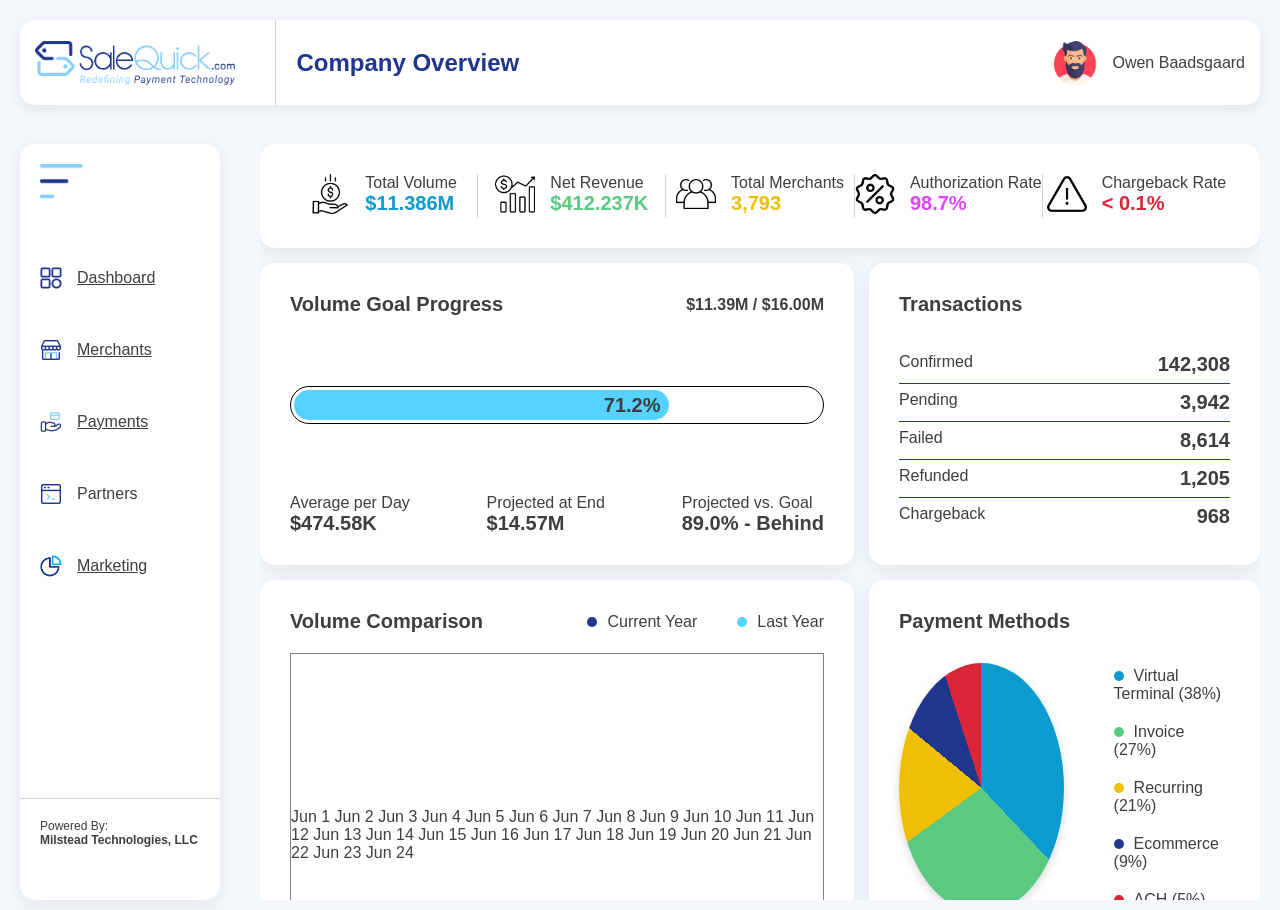
==== index.html @ bae985cf "Add transactions to index.html" ====
<!DOCTYPE html>
<html lang="en">
<head>
    <meta charset="UTF-8">
    <meta name="viewport" content="width=device-width, initial-scale=1.0">
    <script src="js/includes.js" defer></script>
    <link rel="stylesheet" href="css/main.css">

    <link rel="stylesheet" href="css/overview.css">
    <title>Admin | Company Overview</title>
</head>

<body data-title="Company Overview">

    <div class="dashboard-container">

        <header class="header card" id="site-header"></header>
        <nav class="nav card" id="site-nav"></nav>

        <!-- Main Content -->
        <main class="main">

            <!-- Primary KPIs; This data should be in the SQ database already -->
             <div class="main-kpi card">

                <!-- Total Volume; Self-Explanatory -->
                <div class="kpi kpi-volume">
                    <div class="kpi-icon">
                        <img class="kpi-icon-img" src="images/main-processing/save-money.png" alt="">
                    </div>
                    <div class="kpi-body">
                        <h2 class="kpi-label">Total Volume</h2>
                        <h1 class="kpi-value">$11.386M</h1>
                    </div>
                </div>

                <!-- Total Revenue; this is FEES charged -->
                <div class="kpi kpi-revenue">
                    <div class="kpi-icon">
                        <img class="kpi-icon-img" src="images/main-processing/revenue.png" alt="">
                    </div>
                    <div class="kpi-body">
                        <h2 class="kpi-label">Net Revenue</h2>
                        <h1 class="kpi-value">$412.237K</h1>
                    </div>
                </div>

                <!-- Merchant Count; Not any specific status just a total of all merchants -->
                <!-- This is NOT affected by the active date filter. It will always be current merchant count. -->
                <div class="kpi kpi-merchants">
                    <div class="kpi-icon">
                        <img class="kpi-icon-img" src="images/main-processing/group.png" alt="">
                    </div>
                    <div class="kpi-body">
                        <h2 class="kpi-label">Total Merchants</h2>
                        <h1 class="kpi-value">3,793</h1>
                    </div>
                </div>

                <!-- Authorization Rate; this is Approved Transactions divided by Total Attempted Transactions -->
                <div class="kpi kpi-auth">
                    <div class="kpi-icon">
                        <img class="kpi-icon-img" src="images/main-processing/discount.png" alt="">
                    </div>
                    <div class="kpi-body">
                        <h2 class="kpi-label">Authorization Rate</h2>
                        <h1 class="kpi-value">98.7%</h1>
                    </div>
                </div>

                <!-- Chargeback Rate; this is Total Chargeback (Count) divided by Total Transactions -->
                <div class="kpi kpi-chargebacks">
                    <div class="kpi-icon">
                        <img class="kpi-icon-img" src="images/main-processing/alert.png" alt="">
                    </div>
                    <div class="kpi-body">
                        <h2 class="kpi-label">Chargeback Rate</h2>
                        <h1 class="kpi-value"> < 0.1%</h1>
                    </div>
                </div>          
            </div> <!-- Close main-kpi -->


            <!-- Volume Progress Bar; this is Current Volume vs. the Monthly Goal for Volume -->
            <div class="main-goal card">
                <div class="goal-header">
                    <h1 class="goal-title">Volume Goal Progress</h1>
                    <h2 class="goal-subtitle">$11.39M / $16.00M</h2>
                </div>

                <div class="goal-progress" style="--fill: 71.2%">
                    <div class="progress-total">
                        <div class="progress-bar"> <span class="progress-marker">71.2%</span> </div>
                    </div>
                </div>

                <!-- Statistics related to the Volume Goal -->
                <div class="goal-stats">
                    <!-- Average Volume per Day; Self-Explanatory -->
                    <div class="stats-average">
                        <h2 class="stats-label">Average per Day</h2>
                        <h1 class="stats-value">$474.58K</h1>
                    </div>

                    <!-- Projected Volume at End; Based on the Average Volume per Day -->
                    <div class="stats-projected">
                        <h2 class="stats-label">Projected at End</h2>
                        <h1 class="stats-value">$14.57M</h1>
                    </div>
                    
                    <!-- Percantage Projected; What % of goal we're expected to reach out of the goal  -->
                    <div class="stats-comparison">
                        <h2 class="stats-label">Projected vs. Goal</h2>
                        <h1 class="stats-value">89.0% - Behind</h1>
                    </div>
                </div>
            </div> <!-- Close main-goal -->


            <!-- Volume Chart; This is a combination of the Dashboard's existing Sales Chart and Yearly Gross Sales -->
            <!-- The line graph is volume per day for the current year. The bar graph is volume per day for last year -->
            <div class="main-volume card">
                <div class="volume-header">
                    <h1 class="volume-title">Volume Comparison</h1>
                    <div class="volume-legend">
                        <span><i class="legend-current"></i>Current Year</span>
                        <span><i class="legend-last"></i>Last Year</span>
                    </div>
                </div>

                <div class="volume-chart">
                    <svg class="chart-line">
                        <polyline class="line-graph">
                    </svg>

                    <div class="chart-x">
                        <span>Jun 1</span>
                        <span>Jun 2</span>
                        <span>Jun 3</span>
                        <span>Jun 4</span>
                        <span>Jun 5</span>
                        <span>Jun 6</span>
                        <span>Jun 7</span>
                        <span>Jun 8</span>
                        <span>Jun 9</span>
                        <span>Jun 10</span>
                        <span>Jun 11</span>
                        <span>Jun 12</span>
                        <span>Jun 13</span>
                        <span>Jun 14</span>
                        <span>Jun 15</span>
                        <span>Jun 16</span>
                        <span>Jun 17</span>
                        <span>Jun 18</span>
                        <span>Jun 19</span>
                        <span>Jun 20</span>
                        <span>Jun 21</span>
                        <span>Jun 22</span>
                        <span>Jun 23</span>
                        <span>Jun 24</span>
                    </div>
                </div>
            </div> <!-- Close main-daily  -->


            <!-- Transactions; Counts by transaction status and volume associated with that status -->
            <div class="main-transactions card">
                <h1 class="transactions-title">Transactions</h1>

                <div class="transactions-status">
                    <div class="transactions-row"><span class="transactions-label">Confirmed</span><span class="transactions-value">142,308</span></div>
                    <div class="transactions-row"><span class="transactions-label">Pending</span><span class="transactions-value">3,942</span></div>
                    <div class="transactions-row"><span class="transactions-label">Failed</span><span class="transactions-value">8,614</span></div>
                    <div class="transactions-row"><span class="transactions-label">Refunded</span><span class="transactions-value">1,205</span></div>
                    <div class="transactions-row"><span class="transactions-label">Chargeback</span><span class="transactions-value">968</span></div>
                </div>
            </div> <!-- Close main-transactions  -->


            <!-- Payment Methods (Sources); Percentage of transactions by payment method -->
            <div class="main-sources card">
                <h1 class="sources-title">Payment Methods</h1>
                <div class="sources-main">
                    <div class="sources-donut"></div>
                    <div class="sources-legend">
                        <span><i class="legend legend-vt" style="background:#0B9BCF"></i>Virtual Terminal (38%)</span>
                        <span><i class="legend legend-inv" style="background:#5BC980"></i>Invoice (27%)</span>
                        <span><i class="legend legend-recurring" style="background:#EEBF04"></i>Recurring (21%)</span>
                        <span><i class="legend legend-ecommerce" style="background:#20358E"></i>Ecommerce (9%)</span>
                        <span><i class="legend egend-ach" style="background:#DA2637"></i>ACH (5%)</span>
                    </div>
                </div>
                
            </div> <!-- Close main-sources -->


            <!-- Merchants; Counts by status (in our system) -->
             <div class="main-merchants card">
                <h1 class="merchants-title">Merchant Analytics</h1>

                <div class="merchants-status">
                    <div class="status status-leads">
                        <h2 class="status-label">Leads</h2>
                        <h1 class="status-value">1,283</h1>
                    </div>

                    <div class="status status-qualified">
                        <h2 class="status-label">Qualified</h2>
                        <h1 class="status-value">275</h1>
                    </div>

                    <div class="status status-underwriting">
                        <h2 class="status-label">In Underwriting</h2>
                        <h1 class="status-value">31</h1>
                    </div>

                    <div class="status status-approved">
                        <h2 class="status-label">Approved</h2>
                        <h1 class="status-value">23</h1>
                    </div>
                </div>
             </div> <!-- Close main-merchants -->


        </main> <!-- Close main -->
    </div> <!-- Close dashboard-container --> 

</body>
</html>
---- css/main.css ----
/* --- Resets --- */
ul { list-style-type: none; }


/* --- General Settings, imports, etc. --- */
@import url('https://fonts.googleapis.com/css2?family=Roboto:wght@100;300;400;500;700;900&display=swap');
:root {
    --background-color: #F4F7FC;
    --primary-white: #EEF1FF;
    --primary-blue: #20358E;
    --primary-lightblue: #55d2ff;
    --primary-gray: #3E3E3E;

    --dark-blue: #20358E;
    --blue: #0B9BCf;
    --green: #5BC980;
    --yellow: #EEBF04;
    --red: #DA2637;

    --fs-heading: 24px;
    --fs-subheading: 20px;
    --fs-text: 16px;
    --fs-subtext: 12px;

    --fw-heavy: 900;
    --fw-medium: 600;
    --fw-light: 100;
}

* {
    box-sizing: border-box;
    padding: 0;
    margin: 0;

    color: #3E3E3E;
    font-family: 'Roboto', sans-serif;
}

html, body {
    background-color: var(--background-color);
    padding: 10px;
    overflow: hidden;
    height: 100vh;
}

/* --- gives backgrounds to necessary elements --- */
.card {
    background-color: white;
    box-shadow: 0 0 0 0 rgba(111, 134, 230, 0.13), 0 4px 16px 0 rgba(179, 187, 195, 0.26);
    border-radius: 15px;
}



/* --- .dashboard-container, holds entire page --- */
.dashboard-container {
    display: grid;
    grid-template-columns: minmax(80px, 200px) 1fr;
    grid-template-rows: 1fr 8fr;
    gap: 30px 40px;
    height: 100%;
}



/* --- .header, at top of page --- */
.header {
    grid-column: 1 / 3;
    position: sticky;
    top: 0;

    height: 85px;
    display: flex;
    justify-content: space-between;
    align-items: center;
}

.header > div {height: 100%;}

.header-brand {
    display: flex;
    place-items: center;
    gap: 20px;
}

.header-title {
    font-size: var(--fs-heading);
    font-weight: var(--fw-medium);
    color: var(--dark-blue);
}

.header-logo {
    height: 100%;
    display: flex;
    place-items: center;
    padding: 15px 40px 15px 15px;
    border-right: 1px solid lightgray;
}

.header-logo-img {
    width: auto;
    height: 80%;
}

.header-profile {
    height: 100%;
    display: flex;
    place-items: center;
    padding: 15px;
    gap: 15px;
}

.header-avatar {
    height: 80%;
    width: auto;
}



/* --- .nav, at left of page --- */
.nav {
    position: sticky;
    top: 115px;
    height: 100%;
    grid-column: 1 / 2;
    display: grid;
    grid-template-rows: 1fr 5fr 1fr;
    gap: 20px;
    transition: grid-template-columns 0.2s ease;
}

.nav-collapse {
    grid-row: 1 / 1;
    padding: 20px 0px 0px 20px;
}

.nav-collapse-img {
    height: 35px;
    width: auto;
}

.nav-body {
    grid-row: 2 / 3;
    display: flex;
    flex-direction: column;
    padding: 0px 0px 0px 20px;
    gap: 50px;
}

li {display: flex; align-items: center; gap: 15px; width: 100%;}

.nav-icon {
    height: 22px;
    width: auto;
}

.nav-bottom {
    width: 100%;
    border-top: 1px solid lightgray;
    padding: 20px;
}

.nav-powered {font-size: var(--fs-subtext);}
.nav-company {font-size: var(--fs-subtext); font-weight: var(--fw-medium);}
---- css/overview.css ----
/* --- .main, holds all primary content and sets up grid for main elements --- */
.main {
    grid-column: 2 / 3;
    overflow-y: auto;
    min-height: 0;
    width: auto;

    display: grid;
    grid-template: auto repeat(3, 2fr) / repeat(5, 1fr);
    gap: 15px;
}


/* --- .main-primary, KPIs  --- */
.main-kpi {
    grid-column: 1 / -1;
    gap: 0;
    padding: 30px;

    display: flex;
}

.kpi {
    display: flex;
    flex-direction: row;
    justify-content: center;
    text-align: left;
    flex: 1;
    gap: 15px;
 }

.kpi-icon-img { height: 40px; width: 40px; }

.kpi-label { font-size: var(--fs-text); font-weight: var(--fw-light); }
.kpi-value { 
    color: var(--kpi-accent); 
    font-size: var(--fs-subheading); 
    font-weight: var(--fw-heavy); 
}

.kpi-volume { --kpi-accent: #0B9BCF; border-right: 1px solid lightgray; }
.kpi-revenue { --kpi-accent: #5BC980; border-right: 1px solid lightgray; }
.kpi-merchants { --kpi-accent: #EEBF04; border-right: 1px solid lightgray; }
.kpi-auth { --kpi-accent: #E342FF; border-right: 1px solid lightgray; }
.kpi-chargebacks { --kpi-accent: #DA2637; }



/* --- .main-goal, volume progress bar --- */
.main-goal {
    grid-column: 1 / 4;
    grid-row: 2 / 3;
    padding: 30px;

    display: flex;
    flex-direction: column;
    justify-content: space-between;
    gap: 40px;
}

.goal-header { 
    display: flex;
    justify-content: space-between;
    align-items: center;
}

.goal-title { font-size: var(--fs-subheading); font-weight: var(--fw-medium); }
.goal-subtitle { font-size: var(--fs-text); font-weight: var(--fw-medium); }


.goal-progress {
    display: flex;
    flex-direction: column;
    gap: 10px;
}

.progress-total {
    border: 1px solid black;
    border-radius: 30px;
    width: 100%;
    padding: 3px;
}

.progress-bar {
    background-color: var(--primary-lightblue);
    height: 30px;
    width: var(--fill);
    padding-right: 8px;
    border-radius: 30px;

    display: flex;
    align-items: center;
    justify-content: flex-end;
}

.progress-marker {
    color: var(--primary-gray);
    font-size: var(--fs-subheading);
    font-weight: var(--fw-medium);
}

.goal-stats {
    display: flex;
    justify-content: space-between;
}

.stats-label { font-size: var(--fs-text); font-weight: var(--fw-light); }
.stats-value { font-size: var(--fs-subheading); font-weight: var(--fw-medium); }



/* -- .main-volume, graph for daily volume -- */
.main-volume {
    grid-column: 1 / 4;
    grid-row: 3 / 4;
    padding: 30px;

    display: flex;
    flex-direction: column;
    gap: 20px;
}

.volume-header {
    display: flex;
    justify-content: space-between;
}

.volume-title { font-size: var(--fs-subheading); font-weight: var(--fw-medium); }

.volume-legend { 
    font-size: var(--fs-text); 
    font-weight: var(--fw-light); 
    display: flex;
    align-items: center;
    gap: 40px;
}

.legend-current, 
.legend-last {
    display: inline-block;
    width: 10px;
    height: 10px;
    margin-right: 10px;
    border-radius: 5px;
}

.legend-current { background: var(--primary-blue); }
.legend-last { background: var(--primary-lightblue); }


.volume-chart {
    border: 1px solid gray;
    width: 100%;
    height: 300px;
}



/* -- .main-transactions, counts of payment status */
.main-transactions {
    grid-column: 4 / 6;
    grid-row: 2 / 3;
    padding: 30px;

    display: flex;
    flex-direction: column;
    gap: 30px;
}
.transactions-title { font-size: var(--fs-subheading); font-weight: var(--fw-medium); }

.transactions-status {
    display: flex;
    flex-direction: column;
}

.transactions-row {
    display: flex;
    justify-content: space-between;
    padding: 7px 0;
    border-bottom: 1px solid var(--primary-blue);
}

.transactions-row:last-child { border-bottom: none }
.transactions-label { font-size: var(--fs-text); font-weight: var(--fw-light); }
.transactions-value { font-size: var(--fs-subheading); font-weight: var(--fw-medium); }



/* -- .main-sources, graph by payment source */
.main-sources { 
    grid-column: 4 / 6;
    grid-row: 3 / 4;
    padding: 30px;

    display: flex;
    flex-direction: column;
    gap: 30px;
}

.sources-title { font-size: var(--fs-subheading); font-weight: var(--fw-medium); }

.sources-main { 
    display: flex; 
    align-items: center;
    justify-content: center;
    gap: 50px;
}

.sources-donut {
    width: 250px;
    height: 250px;
    border-radius: 50%;
    box-shadow: 0 4px 10px rgba(0,0,0,0.15);
    background: conic-gradient(
        var(--blue) 0% 38%,
        var(--green) 38% 65%,
        var(--yellow) 65% 86%,
        var(--dark-blue) 86% 95%,
        var(--red) 95% 100%
    );
}
.sources-legend {
    display: flex;
    flex-direction: column;
    gap: 20px;
}

.legend { 
    display: inline-block;
    width: 10px;
    height: 10px;
    margin-right: 10px;
    border-radius: 5px;
}



/* -- .main-merchants, funnel and counts(?) */
.main-merchants {
    grid-column: 1 / -1;
    grid-row: 4 / -1;
    padding: 30px;

    display: flex;
    flex-direction: column;
    gap: 30px;
}

.merchants-title { font-size: var(--fs-subheading); font-weight: var(--fw-medium); }


.merchants-status {
    display: flex;
    flex: 1;
    gap: 40px;
}

.status-label { color: var(--primary-white); font-size: var(--fs-text); font-weight: var(--fw-light); }
.status-value { color: var(--primary-white); font-size: var(--fs-subheading); font-weight: var(--fw-medium); }

.status {
    padding: 15px;
    background-color: var(--primary-lightblue);
    border-radius: 10px;

    flex: 1;
    display: flex;
    flex-direction: column;
    justify-content: center;
    align-items: center;
}
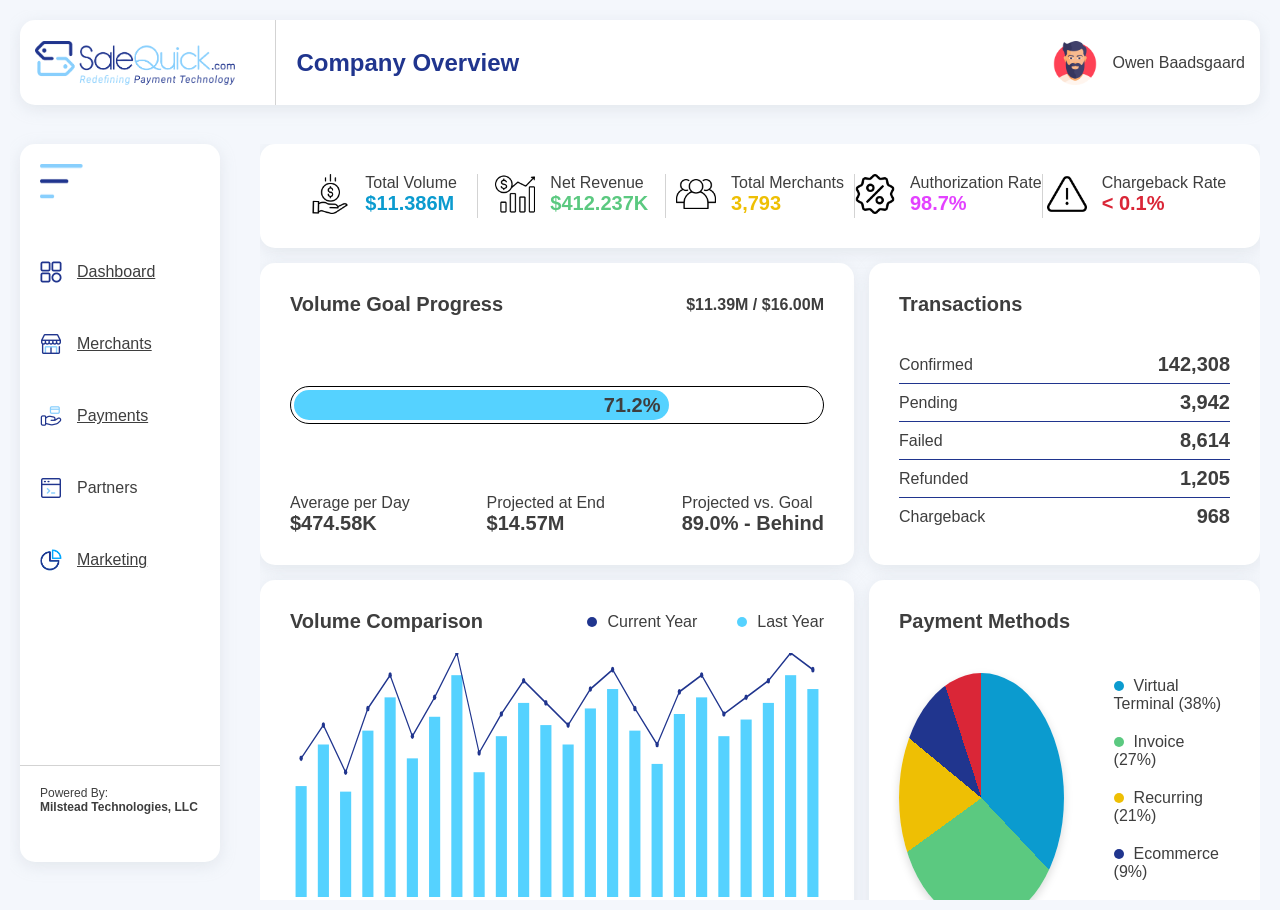
==== commit 33afea88: "Add volume comparison graph to index.html" ====
--- a/index.html
+++ b/index.html
@@ -4,6 +4,7 @@
     <meta charset="UTF-8">
     <meta name="viewport" content="width=device-width, initial-scale=1.0">
     <script src="js/includes.js" defer></script>
+    <script src="js/volume-chart.js" defer></script>
     <link rel="stylesheet" href="css/main.css">
 
     <link rel="stylesheet" href="css/overview.css">
@@ -128,42 +129,19 @@
                     </div>
                 </div>
 
+                <!-- Example data is from js/volume-chart.js -->
                 <div class="volume-chart">
-                    <svg class="chart-line">
-                        <polyline class="line-graph">
+                    <svg class="chart-svg" viewBox="0 0 960 260" preserveAspectRatio="none">
+                        <g class="bars"></g>
+                        <polyline class="line-graph" fill="none" />
+                        <g class="points"></g>
                     </svg>
-
-                    <div class="chart-x">
-                        <span>Jun 1</span>
-                        <span>Jun 2</span>
-                        <span>Jun 3</span>
-                        <span>Jun 4</span>
-                        <span>Jun 5</span>
-                        <span>Jun 6</span>
-                        <span>Jun 7</span>
-                        <span>Jun 8</span>
-                        <span>Jun 9</span>
-                        <span>Jun 10</span>
-                        <span>Jun 11</span>
-                        <span>Jun 12</span>
-                        <span>Jun 13</span>
-                        <span>Jun 14</span>
-                        <span>Jun 15</span>
-                        <span>Jun 16</span>
-                        <span>Jun 17</span>
-                        <span>Jun 18</span>
-                        <span>Jun 19</span>
-                        <span>Jun 20</span>
-                        <span>Jun 21</span>
-                        <span>Jun 22</span>
-                        <span>Jun 23</span>
-                        <span>Jun 24</span>
-                    </div>
+                    <div class="chart-x"></div>
                 </div>
             </div> <!-- Close main-daily  -->
 
 
-            <!-- Transactions; Counts by transaction status and volume associated with that status -->
+            <!-- Transactions; Counts by transaction status -->
             <div class="main-transactions card">
                 <h1 class="transactions-title">Transactions</h1>
 
--- a/css/main.css
+++ b/css/main.css
@@ -121,7 +121,7 @@
 .nav {
     position: sticky;
     top: 115px;
-    height: 100%;
+    height: 95%;
     grid-column: 1 / 2;
     display: grid;
     grid-template-rows: 1fr 5fr 1fr;
--- a/css/overview.css
+++ b/css/overview.css
@@ -8,6 +8,7 @@
     display: grid;
     grid-template: auto repeat(3, 2fr) / repeat(5, 1fr);
     gap: 15px;
+    padding-bottom: 30px;
 }
 
 
@@ -147,12 +148,38 @@
 .legend-current { background: var(--primary-blue); }
 .legend-last { background: var(--primary-lightblue); }
 
-
 .volume-chart {
-    border: 1px solid gray;
     width: 100%;
     height: 300px;
-}
+    position: relative;
+    display: flex;
+    flex-direction: column;
+    gap: 20px;
+}
+
+.chart-svg {
+    width: 100%;
+    height: 260px;
+    display: block;
+}
+
+.bar-rect { fill: var(--primary-lightblue); }
+
+.line-graph {
+    stroke: var(--primary-blue);
+    stroke-width: 2;
+    fill: none;
+}
+
+.line-point { fill: var(--primary-blue); }
+
+.chart-x {
+    display: flex;
+    justify-content: space-between;
+    font-size: var(--fs-text);
+    color: gray;
+}
+.chart-x span { flex: 1; text-align: center; }
 
 
 
@@ -176,6 +203,7 @@
 .transactions-row {
     display: flex;
     justify-content: space-between;
+    align-items: center;
     padding: 7px 0;
     border-bottom: 1px solid var(--primary-blue);
 }
@@ -194,7 +222,7 @@
 
     display: flex;
     flex-direction: column;
-    gap: 30px;
+    gap: 40px;
 }
 
 .sources-title { font-size: var(--fs-subheading); font-weight: var(--fw-medium); }
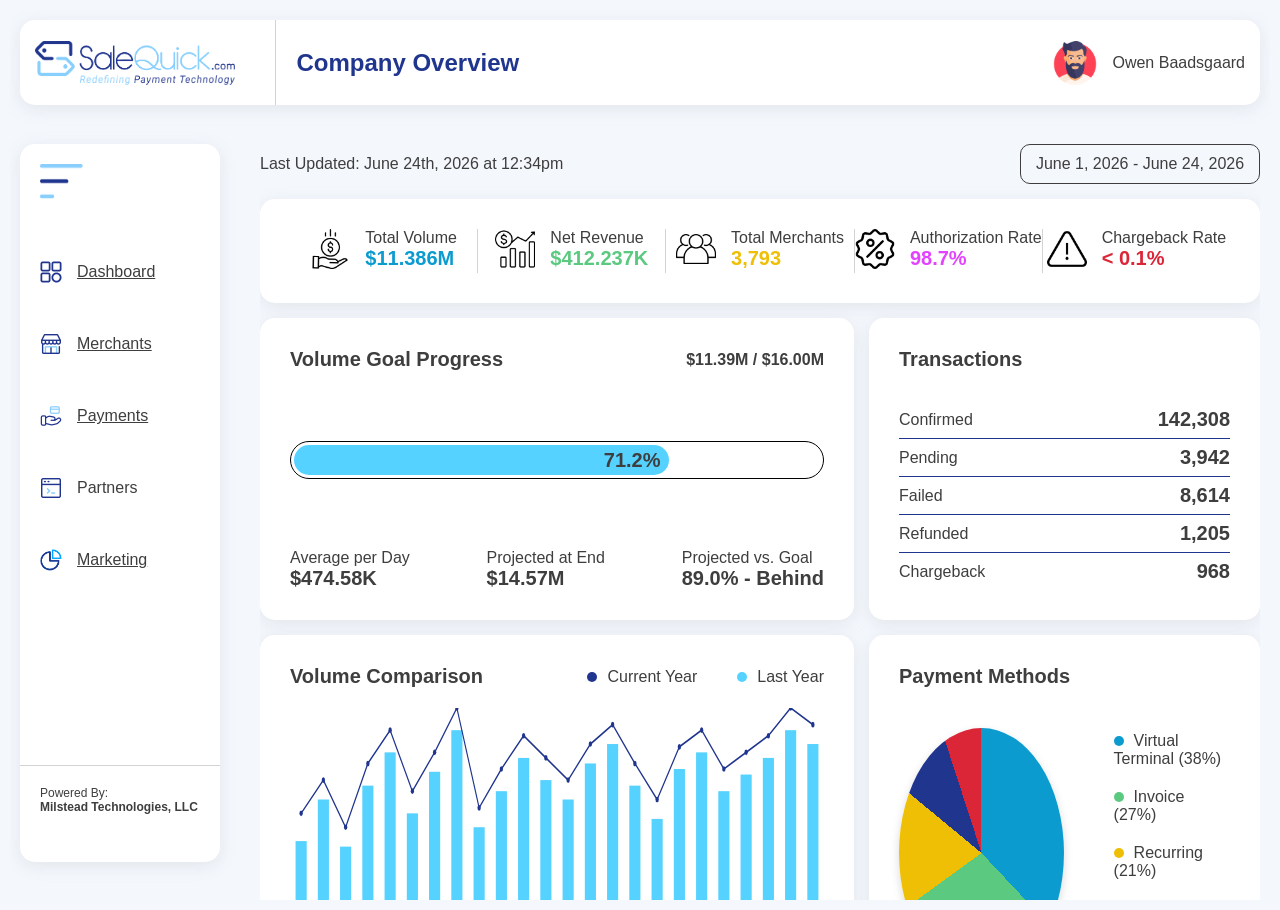
==== commit 3cacb260: "Add partials/selector.html and update includes.js to inject on each dashboard" ====
--- a/index.html
+++ b/index.html
@@ -21,6 +21,10 @@
         <!-- Main Content -->
         <main class="main">
 
+            <!-- Standard, Date Range selector. Default is month-to-date -->
+            <div class="main-selector" id="main-selector"></div>
+
+
             <!-- Primary KPIs; This data should be in the SQ database already -->
              <div class="main-kpi card">
 
@@ -80,6 +84,7 @@
                     </div>
                 </div>          
             </div> <!-- Close main-kpi -->
+
 
 
             <!-- Volume Progress Bar; this is Current Volume vs. the Monthly Goal for Volume -->
@@ -118,8 +123,10 @@
             </div> <!-- Close main-goal -->
 
 
+
             <!-- Volume Chart; This is a combination of the Dashboard's existing Sales Chart and Yearly Gross Sales -->
             <!-- The line graph is volume per day for the current year. The bar graph is volume per day for last year -->
+            <!-- y-axis lines need to be added -->
             <div class="main-volume card">
                 <div class="volume-header">
                     <h1 class="volume-title">Volume Comparison</h1>
@@ -141,6 +148,7 @@
             </div> <!-- Close main-daily  -->
 
 
+
             <!-- Transactions; Counts by transaction status -->
             <div class="main-transactions card">
                 <h1 class="transactions-title">Transactions</h1>
@@ -153,6 +161,7 @@
                     <div class="transactions-row"><span class="transactions-label">Chargeback</span><span class="transactions-value">968</span></div>
                 </div>
             </div> <!-- Close main-transactions  -->
+
 
 
             <!-- Payment Methods (Sources); Percentage of transactions by payment method -->
@@ -165,13 +174,14 @@
                         <span><i class="legend legend-inv" style="background:#5BC980"></i>Invoice (27%)</span>
                         <span><i class="legend legend-recurring" style="background:#EEBF04"></i>Recurring (21%)</span>
                         <span><i class="legend legend-ecommerce" style="background:#20358E"></i>Ecommerce (9%)</span>
-                        <span><i class="legend egend-ach" style="background:#DA2637"></i>ACH (5%)</span>
+                        <span><i class="legend legend-ach" style="background:#DA2637"></i>ACH (5%)</span>
                     </div>
                 </div>
                 
             </div> <!-- Close main-sources -->
 
 
+            
             <!-- Merchants; Counts by status (in our system) -->
              <div class="main-merchants card">
                 <h1 class="merchants-title">Merchant Analytics</h1>
--- a/css/main.css
+++ b/css/main.css
@@ -16,6 +16,7 @@
     --green: #5BC980;
     --yellow: #EEBF04;
     --red: #DA2637;
+    --pink: #E342FF;
 
     --fs-heading: 24px;
     --fs-subheading: 20px;
@@ -161,4 +162,25 @@
 }
 
 .nav-powered {font-size: var(--fs-subtext);}
-.nav-company {font-size: var(--fs-subtext); font-weight: var(--fw-medium);}+.nav-company {font-size: var(--fs-subtext); font-weight: var(--fw-medium);}
+
+
+
+/* --- .main-header, at top of page main content each page, outside of .main grid --- */
+.main-selector {
+    grid-row: 1 / 2;
+    grid-column: 1 / -1;
+    display: flex;
+    justify-content: space-between;
+    align-items: center;
+}
+
+.selector-update { font-size: var(--fs-text); font-weight: var(--fw-light); }
+.selector-button {
+    background: var(--background-color);
+    border: 1px solid var(--primary-gray);
+    font-size: var(--fs-text);
+    border-radius: 10px;
+    height: 40px;
+    width: 240px; 
+}
--- a/css/overview.css
+++ b/css/overview.css
@@ -6,7 +6,7 @@
     width: auto;
 
     display: grid;
-    grid-template: auto repeat(3, 2fr) / repeat(5, 1fr);
+    grid-template: auto auto repeat(3, 2fr) / repeat(5, 1fr);
     gap: 15px;
     padding-bottom: 30px;
 }
@@ -14,6 +14,7 @@
 
 /* --- .main-primary, KPIs  --- */
 .main-kpi {
+    grid-row: 2 / 3;
     grid-column: 1 / -1;
     gap: 0;
     padding: 30px;
@@ -49,8 +50,8 @@
 
 /* --- .main-goal, volume progress bar --- */
 .main-goal {
+    grid-row: 3 / 4;
     grid-column: 1 / 4;
-    grid-row: 2 / 3;
     padding: 30px;
 
     display: flex;
@@ -112,8 +113,8 @@
 
 /* -- .main-volume, graph for daily volume -- */
 .main-volume {
+    grid-row: 4 / 5;
     grid-column: 1 / 4;
-    grid-row: 3 / 4;
     padding: 30px;
 
     display: flex;
@@ -185,8 +186,8 @@
 
 /* -- .main-transactions, counts of payment status */
 .main-transactions {
+    grid-row: 3 / 4;
     grid-column: 4 / 6;
-    grid-row: 2 / 3;
     padding: 30px;
 
     display: flex;
@@ -216,8 +217,8 @@
 
 /* -- .main-sources, graph by payment source */
 .main-sources { 
+    grid-row: 4 / 5;
     grid-column: 4 / 6;
-    grid-row: 3 / 4;
     padding: 30px;
 
     display: flex;
@@ -265,8 +266,8 @@
 
 /* -- .main-merchants, funnel and counts(?) */
 .main-merchants {
+    grid-row: 7 / -1;
     grid-column: 1 / -1;
-    grid-row: 4 / -1;
     padding: 30px;
 
     display: flex;
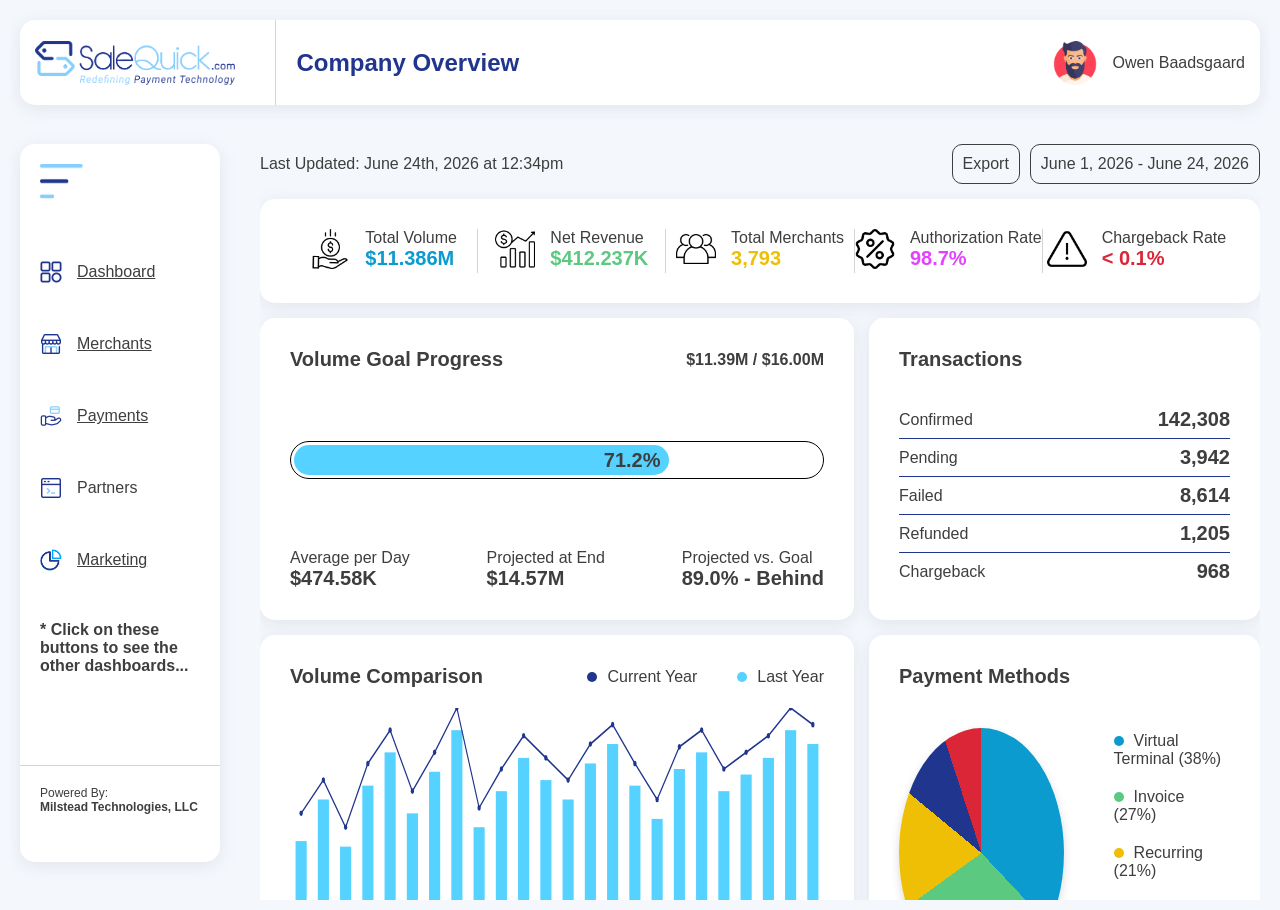
==== commit 74d7eff3: "Add merchant analytics to index.html" ====
--- a/index.html
+++ b/index.html
@@ -186,25 +186,55 @@
              <div class="main-merchants card">
                 <h1 class="merchants-title">Merchant Analytics</h1>
 
-                <div class="merchants-status">
-                    <div class="status status-leads">
-                        <h2 class="status-label">Leads</h2>
-                        <h1 class="status-value">1,283</h1>
-                    </div>
-
-                    <div class="status status-qualified">
-                        <h2 class="status-label">Qualified</h2>
-                        <h1 class="status-value">275</h1>
-                    </div>
-
-                    <div class="status status-underwriting">
-                        <h2 class="status-label">In Underwriting</h2>
-                        <h1 class="status-value">31</h1>
-                    </div>
-
-                    <div class="status status-approved">
-                        <h2 class="status-label">Approved</h2>
-                        <h1 class="status-value">23</h1>
+                <div class="merchants-content">
+                    <div class="merchants merchants-leads">
+                        <div class="merchants-icon">
+                            <img class="merchants-icon-img" src="images/main-processing/save-money.png" alt="">
+                        </div>
+                        <div class="merchants-body">
+                            <h2 class="merchants-label">Leads</h2>
+                            <h1 class="merchants-value">5,328</h1>
+                        </div>
+                    </div>
+
+                    <div class="merchants merchants-qualified">
+                        <div class="merchants-icon">
+                            <img class="merchants-icon-img" src="images/main-processing/save-money.png" alt="">
+                        </div>
+                        <div class="merchants-body">
+                            <h2 class="merchants-label">Qualified</h2>
+                            <h1 class="merchants-value">328</h1>
+                        </div>
+                    </div>
+
+                    <div class="merchants merchants-underwriting">
+                        <div class="merchants-icon">
+                            <img class="merchants-icon-img" src="images/main-processing/save-money.png" alt="">
+                        </div>
+                        <div class="merchants-body">
+                            <h2 class="merchants-label">In Underwriting</h2>
+                            <h1 class="merchants-value">176</h1>
+                        </div>
+                    </div>
+
+                    <div class="merchants merchants-approved">
+                        <div class="merchants-icon">
+                            <img class="merchants-icon-img" src="images/main-processing/save-money.png" alt="">
+                        </div>
+                        <div class="merchants-body">
+                            <h2 class="merchants-label">Approved</h2>
+                            <h1 class="merchants-value">52</h1>
+                        </div>
+                    </div>
+
+                    <div class="merchants merchants-processing">
+                        <div class="merchants-icon">
+                            <img class="merchants-icon-img" src="images/main-processing/save-money.png" alt="">
+                        </div>
+                        <div class="merchants-body">
+                            <h2 class="merchants-label">Processing</h2>
+                            <h1 class="merchants-value">17</h1>
+                        </div>
                     </div>
                 </div>
              </div> <!-- Close main-merchants -->
--- a/css/main.css
+++ b/css/main.css
@@ -176,11 +176,14 @@
 }
 
 .selector-update { font-size: var(--fs-text); font-weight: var(--fw-light); }
+
+.selector-buttons { display: flex; gap: 10px; }
 .selector-button {
     background: var(--background-color);
     border: 1px solid var(--primary-gray);
     font-size: var(--fs-text);
     border-radius: 10px;
-    height: 40px;
-    width: 240px; 
+    padding: 10px;
+    height: auto;
+    width: auto; 
 }
--- a/css/overview.css
+++ b/css/overview.css
@@ -266,35 +266,42 @@
 
 /* -- .main-merchants, funnel and counts(?) */
 .main-merchants {
-    grid-row: 7 / -1;
+    grid-row: 6 / -1;
     grid-column: 1 / -1;
-    padding: 30px;
-
-    display: flex;
-    flex-direction: column;
     gap: 30px;
+    padding: 20px;
+
+    display: flex;
+    flex-direction: column;
 }
 
 .merchants-title { font-size: var(--fs-subheading); font-weight: var(--fw-medium); }
 
-
-.merchants-status {
-    display: flex;
+.merchants-content {
+    display: flex;
+    flex-direction: row;
+}
+
+.merchants {
+    display: flex;
+    flex-direction: row;
+    justify-content: center;
+    text-align: left;
     flex: 1;
-    gap: 40px;
-}
-
-.status-label { color: var(--primary-white); font-size: var(--fs-text); font-weight: var(--fw-light); }
-.status-value { color: var(--primary-white); font-size: var(--fs-subheading); font-weight: var(--fw-medium); }
-
-.status {
-    padding: 15px;
-    background-color: var(--primary-lightblue);
-    border-radius: 10px;
-
-    flex: 1;
-    display: flex;
-    flex-direction: column;
-    justify-content: center;
-    align-items: center;
-}+    gap: 15px;
+ }
+
+.merchants-icon-img { height: 40px; width: 40px; }
+
+.merchants-label { font-size: var(--fs-text); font-weight: var(--fw-light); }
+.merchants-value { 
+    color: var(--merchants-accent); 
+    font-size: var(--fs-subheading); 
+    font-weight: var(--fw-heavy); 
+}
+
+.merchants-leads { --merchants-accent: var(--red); border-right: 1px solid lightgray; }
+.merchants-qualified { --merchants-accent: var(--yellow); border-right: 1px solid lightgray; }
+.merchants-underwriting { --merchants-accent: var(--pink); border-right: 1px solid lightgray; }
+.merchants-approved { --merchants-accent: var(--blue); border-right: 1px solid lightgray; }
+.merchants-processing { --merchants-accent: var(--green); }
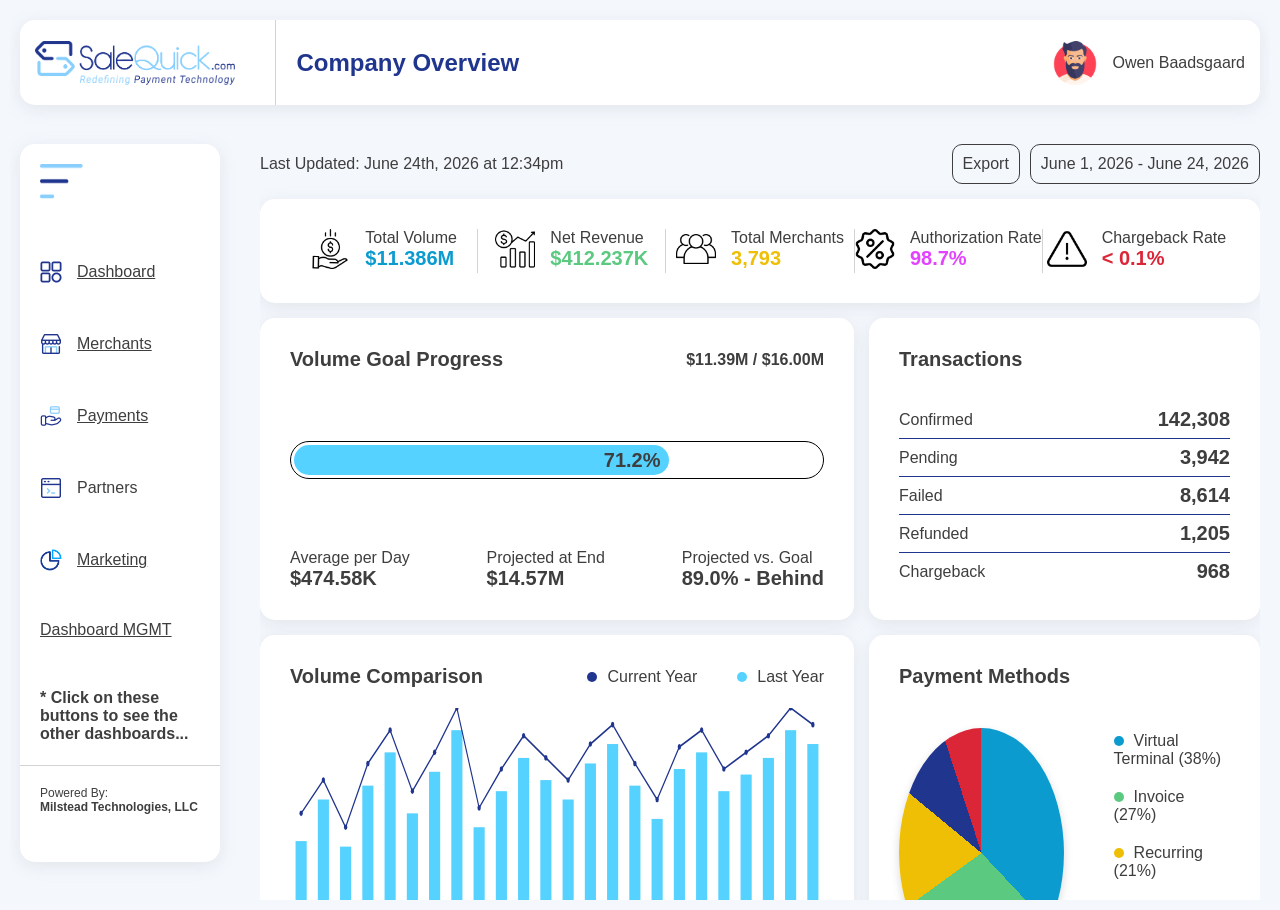
==== commit 0a3feae4: "Comments work" ====
--- a/index.html
+++ b/index.html
@@ -21,14 +21,15 @@
         <!-- Main Content -->
         <main class="main">
 
-            <!-- Standard, Date Range selector. Default is month-to-date -->
+            <!-- Date range selector, export button (to .pdf) and last updated element -->
+            <!-- Default date range is month-to-date. Allow for all normal options in SQ system though -->
             <div class="main-selector" id="main-selector"></div>
 
 
-            <!-- Primary KPIs; This data should be in the SQ database already -->
+            <!-- Primary KPIs; This data should be in the SQ database already for the most part -->
              <div class="main-kpi card">
 
-                <!-- Total Volume; Self-Explanatory -->
+                <!-- Total Processing Volume; Self-Explanatory -->
                 <div class="kpi kpi-volume">
                     <div class="kpi-icon">
                         <img class="kpi-icon-img" src="images/main-processing/save-money.png" alt="">
@@ -39,7 +40,7 @@
                     </div>
                 </div>
 
-                <!-- Total Revenue; this is FEES charged -->
+                <!-- Total Revenue; this is FEES charged on volume not actual profit -->
                 <div class="kpi kpi-revenue">
                     <div class="kpi-icon">
                         <img class="kpi-icon-img" src="images/main-processing/revenue.png" alt="">
@@ -51,7 +52,7 @@
                 </div>
 
                 <!-- Merchant Count; Not any specific status just a total of all merchants -->
-                <!-- This is NOT affected by the active date filter. It will always be current merchant count. -->
+                <!-- This is NOT AFFECTED by the active date range. It will always be current total merchant count. -->
                 <div class="kpi kpi-merchants">
                     <div class="kpi-icon">
                         <img class="kpi-icon-img" src="images/main-processing/group.png" alt="">
@@ -87,7 +88,9 @@
 
 
 
-            <!-- Volume Progress Bar; this is Current Volume vs. the Monthly Goal for Volume -->
+            <!-- Volume Progress Bar; this is Current Volume vs. the Monthly Goal for Volume.. -->
+            <!-- This will be based on a dashboard management screen, I'm working on this. Admins 
+            (likely Darla) will input the goal for the month and it will track based on that. -->
             <div class="main-goal card">
                 <div class="goal-header">
                     <h1 class="goal-title">Volume Goal Progress</h1>
@@ -108,13 +111,13 @@
                         <h1 class="stats-value">$474.58K</h1>
                     </div>
 
-                    <!-- Projected Volume at End; Based on the Average Volume per Day -->
+                    <!-- Projected Volume at End of Date Range; Based on the Average Volume per Day -->
                     <div class="stats-projected">
                         <h2 class="stats-label">Projected at End</h2>
                         <h1 class="stats-value">$14.57M</h1>
                     </div>
                     
-                    <!-- Percantage Projected; What % of goal we're expected to reach out of the goal  -->
+                    <!-- Percantage Projected; What % of goal we're expected to reach out of the goal based on average per day  -->
                     <div class="stats-comparison">
                         <h2 class="stats-label">Projected vs. Goal</h2>
                         <h1 class="stats-value">89.0% - Behind</h1>
@@ -154,10 +157,15 @@
                 <h1 class="transactions-title">Transactions</h1>
 
                 <div class="transactions-status">
+                    <!-- Confirmed Transaction Count -->
                     <div class="transactions-row"><span class="transactions-label">Confirmed</span><span class="transactions-value">142,308</span></div>
+                    <!-- Pending Transaction Count -->
                     <div class="transactions-row"><span class="transactions-label">Pending</span><span class="transactions-value">3,942</span></div>
+                    <!-- Failed Transaction Count -->
                     <div class="transactions-row"><span class="transactions-label">Failed</span><span class="transactions-value">8,614</span></div>
+                    <!-- Refunded Transaciton Count -->
                     <div class="transactions-row"><span class="transactions-label">Refunded</span><span class="transactions-value">1,205</span></div>
+                    <!-- Chargeback Transaction Count -->
                     <div class="transactions-row"><span class="transactions-label">Chargeback</span><span class="transactions-value">968</span></div>
                 </div>
             </div> <!-- Close main-transactions  -->
@@ -182,11 +190,14 @@
 
 
             
-            <!-- Merchants; Counts by status (in our system) -->
+            <!-- Merchants; Month-to-Date metrics, NOT all-time totals -->
+            <!-- Need to read the API reference to figure how this segment will work -->
              <div class="main-merchants card">
                 <h1 class="merchants-title">Merchant Analytics</h1>
 
                 <div class="merchants-content">
+
+                    <!-- Leads Total; from Zoho (CRM) API -->
                     <div class="merchants merchants-leads">
                         <div class="merchants-icon">
                             <img class="merchants-icon-img" src="images/main-processing/save-money.png" alt="">
@@ -197,6 +208,7 @@
                         </div>
                     </div>
 
+                    <!-- Qualified Leads Total; from Zoho (CRM) API -->
                     <div class="merchants merchants-qualified">
                         <div class="merchants-icon">
                             <img class="merchants-icon-img" src="images/main-processing/save-money.png" alt="">
@@ -207,6 +219,8 @@
                         </div>
                     </div>
 
+                    <!-- Total (MTD) Accounts In Underwriting -->
+                    <!-- Includes Application Pending, Signature Pending, Application Received, In Underwriting, and Account Pending statuses -->
                     <div class="merchants merchants-underwriting">
                         <div class="merchants-icon">
                             <img class="merchants-icon-img" src="images/main-processing/save-money.png" alt="">
@@ -217,6 +231,7 @@
                         </div>
                     </div>
 
+                    <!-- Total Approved Merchants -->
                     <div class="merchants merchants-approved">
                         <div class="merchants-icon">
                             <img class="merchants-icon-img" src="images/main-processing/save-money.png" alt="">
@@ -227,6 +242,7 @@
                         </div>
                     </div>
 
+                    <!-- Total Merchants Active, Inactive, or Cold (different from Approved) -->
                     <div class="merchants merchants-processing">
                         <div class="merchants-icon">
                             <img class="merchants-icon-img" src="images/main-processing/save-money.png" alt="">
--- a/css/overview.css
+++ b/css/overview.css
@@ -6,7 +6,7 @@
     width: auto;
 
     display: grid;
-    grid-template: auto auto repeat(3, 2fr) / repeat(5, 1fr);
+    grid-template: auto auto auto auto 1fr / repeat(5, 1fr);
     gap: 15px;
     padding-bottom: 30px;
 }
@@ -266,10 +266,10 @@
 
 /* -- .main-merchants, funnel and counts(?) */
 .main-merchants {
-    grid-row: 6 / -1;
+    grid-row: 5 / -1;
     grid-column: 1 / -1;
     gap: 30px;
-    padding: 20px;
+    padding: 30px;
 
     display: flex;
     flex-direction: column;
